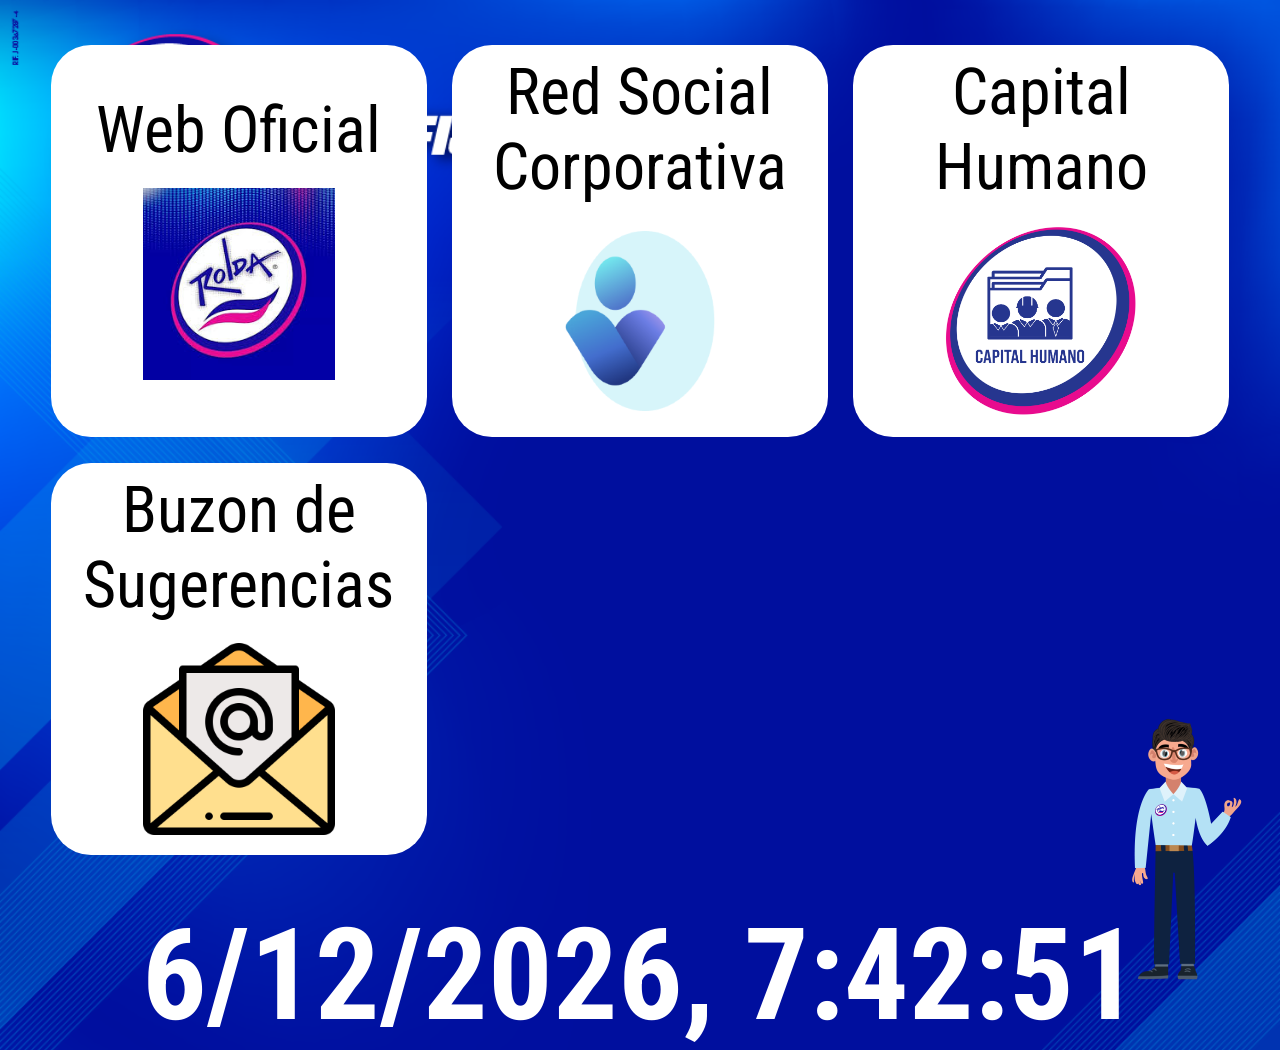
==== index.html @ 30aa3758 "first commit" ====
<!DOCTYPE html>

<html>

<head>
    <link rel="stylesheet" href="./styles/styles.css">
    <link rel="preload" as="image" href="./salvapantallas/Fondo de pantalla.webp">

    <meta charset="UTF-8">
    <meta name="viewport" content="width=device-width, initial-scale=1.0, maximum-scale=1.0, user-scalable=no">
    <meta name="mobile-web-app-capable" content="yes">
    <meta name="apple-mobile-web-app-capable" content="yes">
</head>

<body>

    <div class="background">
        <!-- <div class="headline">

            <div class="branding">
                <img class="logo" src="./Rolda.png">
                <h1 class="name"> Cosmeticos Rolda </h1>
            </div>
        </div> -->


        <div class="content">
            <div class="grid-container">

                <div class="grid-item">
                    <a class="hyperlink" href="https://www.rolda.com.ve/en">
                        <p class="text"> Web Oficial </p>
                        <img class="icon" src="./styles/imagenes/roldafullbg.jpg">
                    </a>
                </div>

                <div class="grid-item">
                    <a class="hyperlink" href="./submenus/viva.html">
                        <p class="text"> Red Social Corporativa </p>
                        <img class="icon" src="./styles/imagenes/viva.png">
                    </a>
                </div>

                <div class="grid-item">
                    <a class="hyperlink" href="./submenus/hr.html">
                        <p class="text"> Capital Humano </p>
                        <img class="icon"
                            src="./styles/imagenes/AF_ROLDA_SENALETICA_PANTALLA_TI_MAR2026_CAPITAL_HUMANO.png">
                    </a>
                </div>

                <div class="grid-item">
                    <a class="hyperlink" href="mailto:piplanta@rolda.com.ve?subject=Solicitud">
                        <p class="text"> Buzon de Sugerencias </p>
                        <img class="icon"
                            src="./styles/imagenes/email.png">
                    </a>
                </div>
            </div>

            <div class="footer">
                <h1 class="text" id="tiempo"> Fecha y Hora </h1>
            </div>

            <div class="agent">
                <a class="link"
                    href="https://teams.microsoft.com/l/entity/65027c6c-8b00-fdfd-3581-edcaabe09419/conversation?context={"
                    isFullFrame":true}">
                    <img class="avatar" src="./styles/imagenes/agenteplaceholder.png">
                </a>
            </div>
        </div>
    </div>


    <script src="logic.js"></script>
</body>

</html>
---- styles/styles.css ----
@font-face {
    font-family: RobotoCondensed;
    src: url(./fuentes/RobotoCondensed-VariableFont_wght.ttf)
}

* {
    margin: 0px;
    padding: 0px;
}

a {
    text-decoration: none;
}

body {
    user-select: none;
    -webkit-user-select: none;
    margin: 0;
    padding: 0;
    overflow: hidden;
    /* Move background here */
    background-color: whitesmoke;
    background-image: url("../salvapantallas/Fondo\ de\ pantalla.webp");
    background-size: cover;
    background-repeat: no-repeat;
    background-position: top center;
    backface-visibility: hidden;
    perspective: 1000;
    transform: translate3d(0, 0, 0);
    /* Forces GPU 'layering' */
    will-change: transform;
}

@media (orientation: landscape) {
    body {
        background-image: url("../salvapantallas/Fondo\ de\ pantalla.png");
        background-size: cover;
    }
}



/* Encabezados */

.headline {
    display: flex;
    align-items: center;
    justify-content: center;
    border-radius: 16px;
}

.headline .branding {
    display: flex;
    position: absolute;
    left: 0;
}

.branding .logo {
    height: 20rem;
}

.branding .name {
    color: whitesmoke;
    font-size: 8rem;
    font-family: RobotoCondensed;
    text-align: center;
    align-self: center;
}

.headline .header {
    display: flex;
    position: absolute;
    top: 0;
    right: 0;
}

.headline .title {
    position: absolute;
    color: whitesmoke;
    font-size: 8rem;
    font-family: RobotoCondensed;
    text-align: center;
}

.headline .return:focus,
.headline .return:hover {
    outline: none;
    animation: jingle 0.3s ease-in-out;
}

/* Navegacion */

#menu {
    display: block;
}

/* Contenido */

.content {
    min-height: 100vh;
    display: flex;
    flex: 1;
    flex-direction: column;
    align-items: center;
    justify-content: center;
}

.navigation {
    width: 100%;
    margin: 10px;
}

.page-section {
    display: none;
    align-items: center;
    justify-content: center;
}

.page-section .return-btn {
    margin: 0;
    padding: 0;
    height: 5vh;
    font-size: 4rem;
}

.return-btn:hover {
    cursor: pointer;
}

.grid-container {
    display: grid;
    grid-template-columns: 1fr 1fr 1fr;
    gap: 2vw;
    padding: 5vh 4vw;
    justify-content: center;

}

.grid-item {
    background: white;
    display: flex;
    flex-direction: column;
    align-items: center !important;
    align-content: center !important;
    justify-items: center;
    justify-content: center;
    border-radius: 40px;
}

@keyframes jingle {
    0% {
        transform: rotate(0deg);
    }

    25% {
        transform: rotate(-2deg);
    }

    50% {
        transform: rotate(2deg);
    }

    75% {
        transform: rotate(-1deg);
    }

    100% {
        transform: rotate(0deg);
    }
}

.grid-item:focus,
.grid-item:hover {
    outline: none;
    animation: jingle 0.3s ease-in-out;
}

.list-container {
    list-style: none;
    height: 50vh;
    overflow-y: scroll;

    scrollbar-width: none;
    -ms-overflow-style: none;
}

.list-container::-webkit-scrollbar {
    display: none;
}

.list-item {
    width: 60vw;
    margin: 1vh;
    padding: 20px;
    background-color: white;
    box-shadow: 5px 5px 10px #bebebe, -5px -5px 10px #ffffff;
    font-size: 8rem;
}

.list-item:focus,
.list-item:hover {
    cursor: pointer;
    background-color: #1B263B;
    color: white;
}

/* Hipervinculos */

.hyperlink {
    display: flex;
    flex-direction: column;
    justify-content: center;
    padding: 5px;
}

.hyperlink .text {
    color: black !important;
    font-size: 4rem;
    font-family: RobotoCondensed;
    text-align: center;
    padding: 5px;
}

.hyperlink .icon {
    margin: auto;
    width: 15vw;
    height: auto;
    padding: 15px;
    height: 15vw;
}

/* Footers */

.footer {
    display: flex;
    align-items: center;
    justify-content: center;
    border-radius: 16px;
    color: white;
}

.footer .text {
    color: white !important;
    font-size: 8rem;
    font-family: RobotoCondensed;
    text-align: center;
}

/*  Agente  */
.agent {
    position: fixed;
    bottom: 0;
    right: -150px;
    width: 30vw;
    height: 20vh;
    padding: 0px;
    transform: translateZ(0);
    cursor: pointer;
}

.agent .link{
    cursor: pointer;
}

.agent .avatar {
    width: 100%;
    height: 100%;
    object-fit: contain;
    display: flex;
    flex-direction: column;
    align-items: flex-end;
}

@media (orientation: landscape) {
    .agent {
        position: re;
        bottom: 0;
        right: 0;
        width: 12.5vw;
        height: 40vh;
        z-index: 999;
        padding: 20px;
        transform: translateZ(0);
    }

    .agent .avatar {
        width: 100%;
        height: 100%;
        object-fit: contain;
        display: block;
    }
}
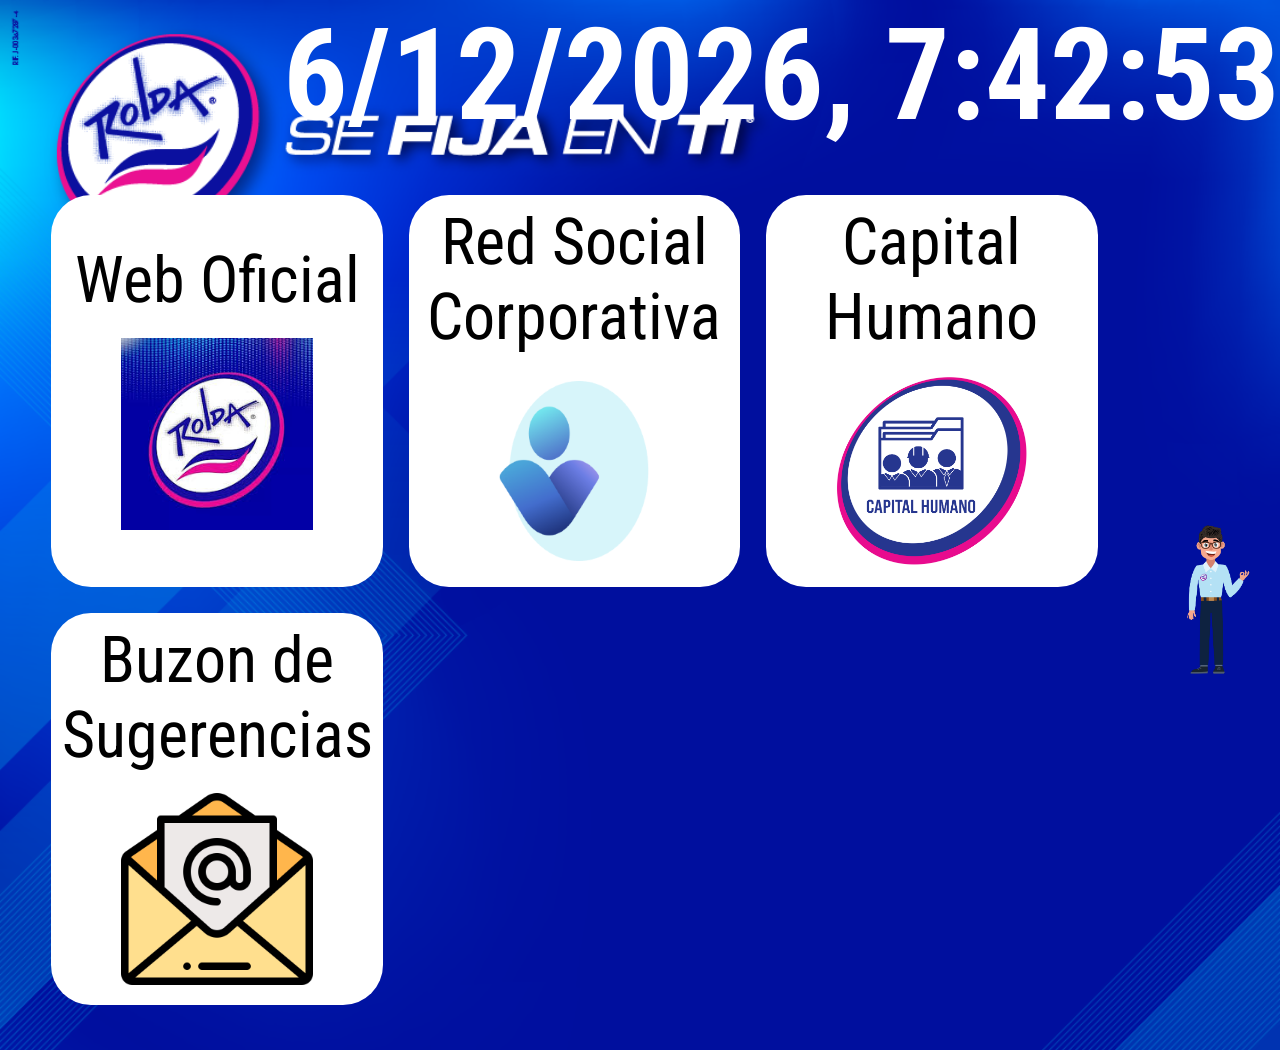
==== commit 849be946: "Ligeros ajustes de estilo" ====
--- a/index.html
+++ b/index.html
@@ -15,16 +15,13 @@
 <body>
 
     <div class="background">
-        <!-- <div class="headline">
 
-            <div class="branding">
-                <img class="logo" src="./Rolda.png">
-                <h1 class="name"> Cosmeticos Rolda </h1>
-            </div>
-        </div> -->
-
+        <div class="time">
+            <h1 class="text" id="tiempo"> Fecha y Hora </h1>
+        </div>
 
         <div class="content">
+
             <div class="grid-container">
 
                 <div class="grid-item">
@@ -52,23 +49,17 @@
                 <div class="grid-item">
                     <a class="hyperlink" href="mailto:piplanta@rolda.com.ve?subject=Solicitud">
                         <p class="text"> Buzon de Sugerencias </p>
-                        <img class="icon"
-                            src="./styles/imagenes/email.png">
+                        <img class="icon" src="./styles/imagenes/email.png">
                     </a>
                 </div>
             </div>
 
-            <div class="footer">
-                <h1 class="text" id="tiempo"> Fecha y Hora </h1>
-            </div>
-
             <div class="agent">
-                <a class="link"
-                    href="https://teams.microsoft.com/l/entity/65027c6c-8b00-fdfd-3581-edcaabe09419/conversation?context={"
-                    isFullFrame":true}">
+                <a class="link" href="#" onclick="handleAgent()">
                     <img class="avatar" src="./styles/imagenes/agenteplaceholder.png">
                 </a>
             </div>
+
         </div>
     </div>
 
--- a/styles/styles.css
+++ b/styles/styles.css
@@ -96,6 +96,23 @@
 
 /* Contenido */
 
+/* Time */
+
+.time {
+    display: flex;
+    align-items: center;
+    justify-content: right;
+    border-radius: 16px;
+    color: white;
+}
+
+.time .text {
+    color: white !important;
+    font-size: 8rem;
+    font-family: RobotoCondensed;
+    text-align: center;
+}
+
 .content {
     min-height: 100vh;
     display: flex;
@@ -103,6 +120,17 @@
     flex-direction: column;
     align-items: center;
     justify-content: center;
+}
+
+@media (orientation: landscape) {
+    .content {
+        min-height: 100vh;
+        display: flex;
+        flex: 1;
+        flex-direction: row;
+        align-items: center;
+        justify-content: center;
+    }
 }
 
 .navigation {
@@ -229,36 +257,18 @@
     height: 15vw;
 }
 
-/* Footers */
-
-.footer {
-    display: flex;
-    align-items: center;
-    justify-content: center;
-    border-radius: 16px;
-    color: white;
-}
-
-.footer .text {
-    color: white !important;
-    font-size: 8rem;
-    font-family: RobotoCondensed;
-    text-align: center;
-}
 
 /*  Agente  */
+
 .agent {
-    position: fixed;
-    bottom: 0;
-    right: -150px;
-    width: 30vw;
-    height: 20vh;
+    width: 40vw;
+    height: 30vh;
     padding: 0px;
     transform: translateZ(0);
     cursor: pointer;
 }
 
-.agent .link{
+.agent .link {
     cursor: pointer;
 }
 
@@ -267,15 +277,12 @@
     height: 100%;
     object-fit: contain;
     display: flex;
-    flex-direction: column;
+    flex-direction: row;
     align-items: flex-end;
 }
 
 @media (orientation: landscape) {
     .agent {
-        position: re;
-        bottom: 0;
-        right: 0;
         width: 12.5vw;
         height: 40vh;
         z-index: 999;
@@ -289,6 +296,4 @@
         object-fit: contain;
         display: block;
     }
-}
-
-
+}
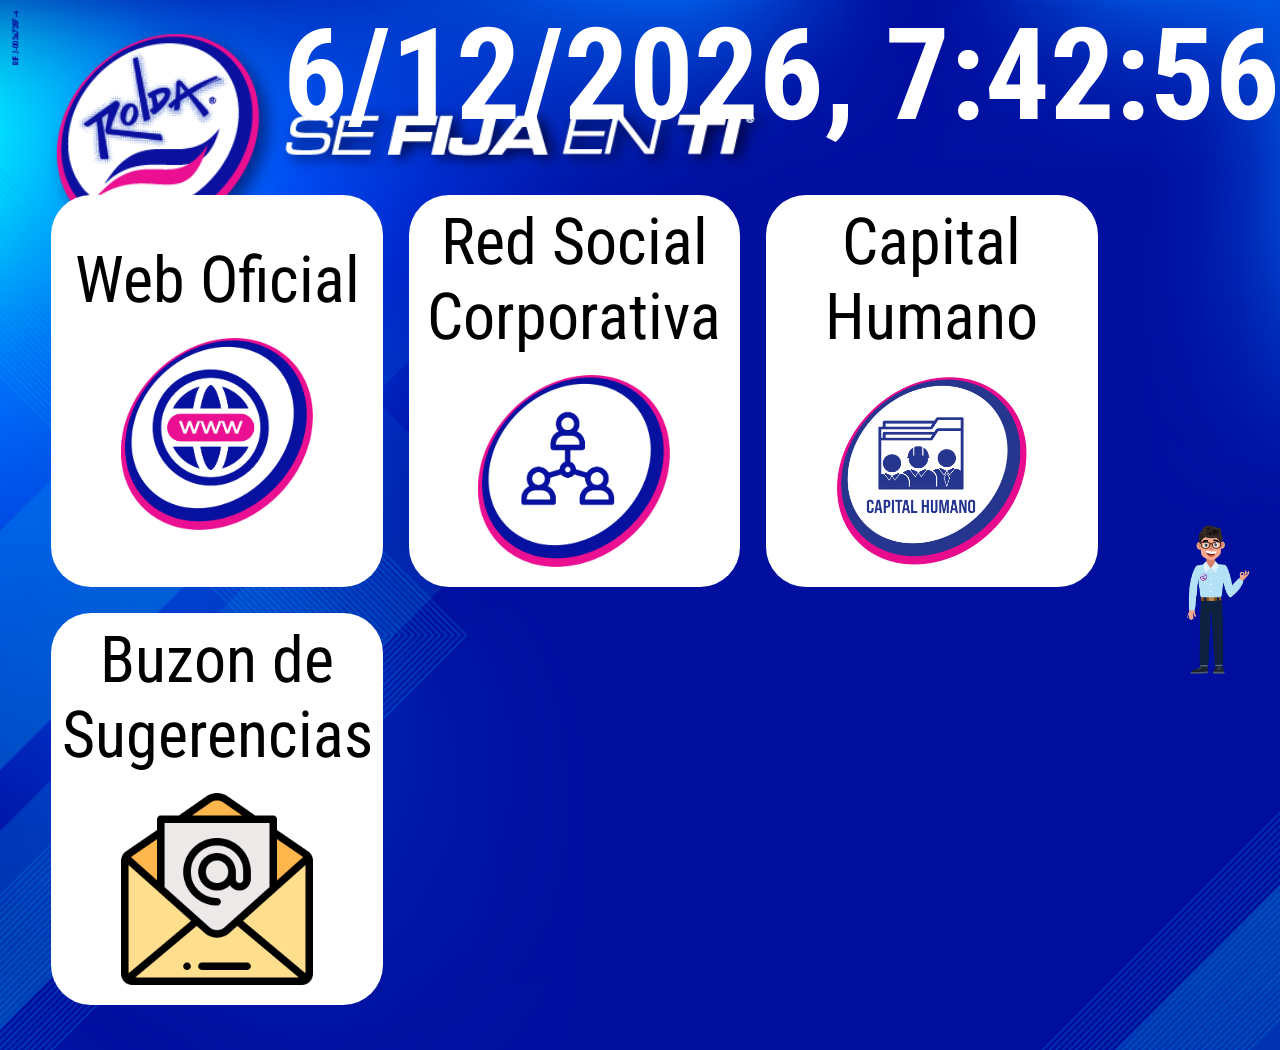
==== commit b4b14bdf: "Iconos nuevos" ====
--- a/index.html
+++ b/index.html
@@ -27,14 +27,14 @@
                 <div class="grid-item">
                     <a class="hyperlink" href="https://www.rolda.com.ve/en">
                         <p class="text"> Web Oficial </p>
-                        <img class="icon" src="./styles/imagenes/roldafullbg.jpg">
+                        <img class="icon" src="./styles/imagenes/Página Web.png">
                     </a>
                 </div>
 
                 <div class="grid-item">
                     <a class="hyperlink" href="./submenus/viva.html">
                         <p class="text"> Red Social Corporativa </p>
-                        <img class="icon" src="./styles/imagenes/viva.png">
+                        <img class="icon" src="./styles/imagenes/Red Social.png">
                     </a>
                 </div>
 
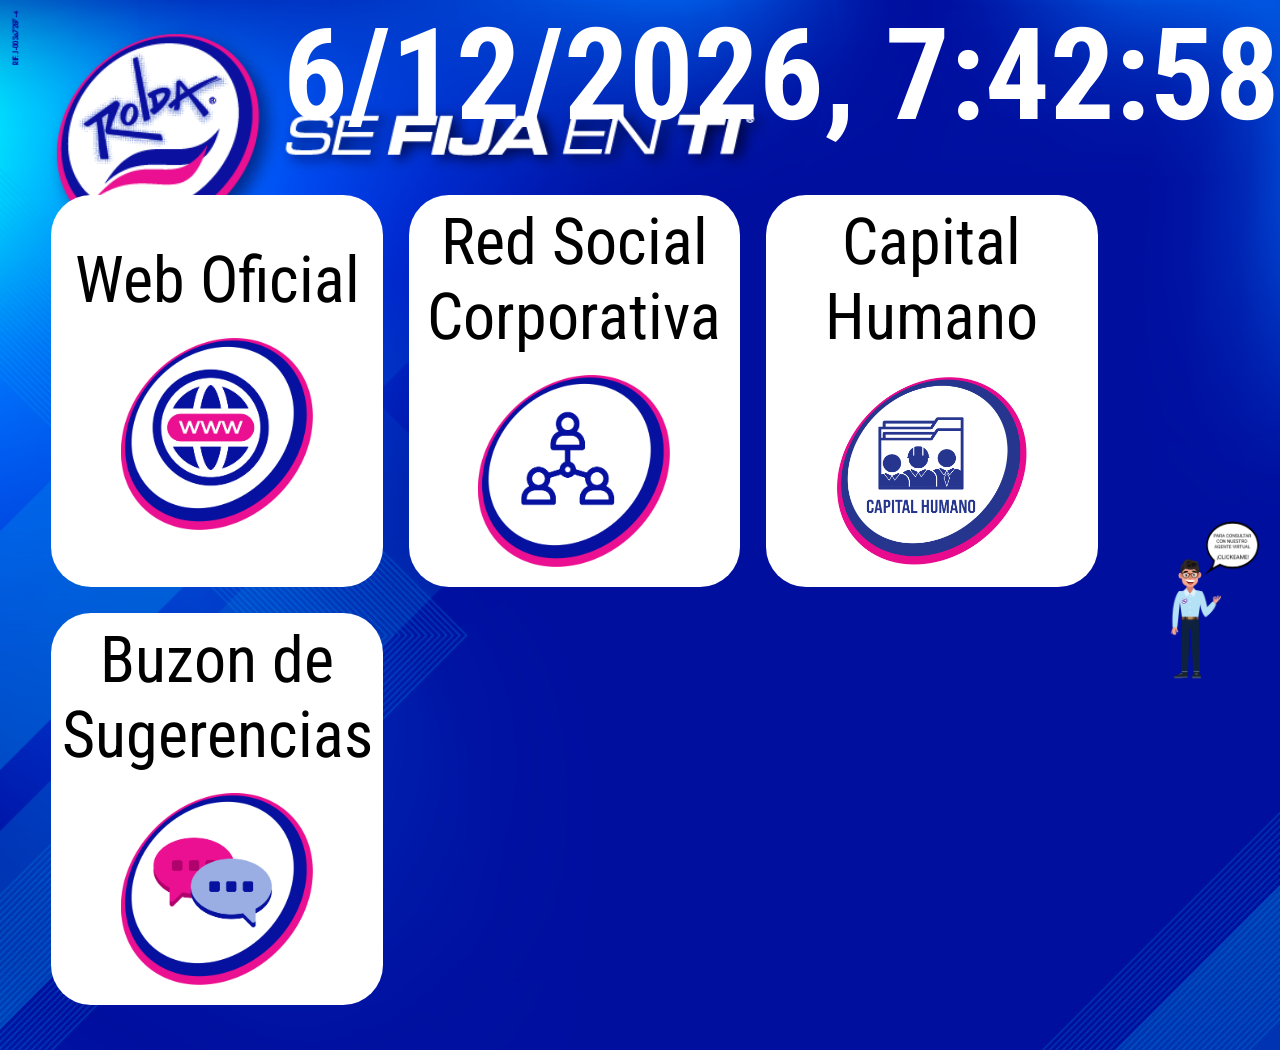
==== commit d37dce01: "Cambios de tamaño en componentes" ====
--- a/index.html
+++ b/index.html
@@ -49,14 +49,14 @@
                 <div class="grid-item">
                     <a class="hyperlink" href="mailto:piplanta@rolda.com.ve?subject=Solicitud">
                         <p class="text"> Buzon de Sugerencias </p>
-                        <img class="icon" src="./styles/imagenes/email.png">
+                        <img class="icon" src="./styles/imagenes/Buzon.png">
                     </a>
                 </div>
             </div>
 
             <div class="agent">
                 <a class="link" href="#" onclick="handleAgent()">
-                    <img class="avatar" src="./styles/imagenes/agenteplaceholder.png">
+                    <img class="avatar" src="./styles/imagenes/agente.png">
                 </a>
             </div>
 
--- a/styles/styles.css
+++ b/styles/styles.css
@@ -1,6 +1,11 @@
 @font-face {
     font-family: RobotoCondensed;
     src: url(./fuentes/RobotoCondensed-VariableFont_wght.ttf)
+}
+
+@font-face{
+    font-family: RobotoCursive;
+    src: url(./fuentes/RobotoCondensed-Italic-VariableFont_wght.ttf)
 }
 
 * {
@@ -39,7 +44,6 @@
 }
 
 
-
 /* Encabezados */
 
 .headline {
@@ -82,6 +86,8 @@
     text-align: center;
 }
 
+
+
 .headline .return:focus,
 .headline .return:hover {
     outline: none;
@@ -108,9 +114,18 @@
 
 .time .text {
     color: white !important;
-    font-size: 8rem;
+    font-size: 4rem;
     font-family: RobotoCondensed;
     text-align: center;
+}
+
+@media (orientation: landscape) {
+    .time .text {
+        color: white !important;
+        font-size: 8rem;
+        font-family: RobotoCondensed;
+        text-align: center;
+    }
 }
 
 .content {
@@ -145,10 +160,15 @@
 }
 
 .page-section .return-btn {
+    background-color: whitesmoke;
+    padding: 15px;
     margin: 0;
     padding: 0;
     height: 5vh;
-    font-size: 4rem;
+    font-family: RobotoCursive;
+    font-size: 6rem;
+    border: none;
+    border-radius: 50px;
 }
 
 .return-btn:hover {
@@ -218,6 +238,8 @@
 
 .list-item {
     width: 60vw;
+    min-height: 5vh;
+    max-height: 5vh;
     margin: 1vh;
     padding: 20px;
     background-color: white;
@@ -261,8 +283,8 @@
 /*  Agente  */
 
 .agent {
-    width: 40vw;
-    height: 30vh;
+    width: 50vw;
+    height: 40vh;
     padding: 0px;
     transform: translateZ(0);
     cursor: pointer;
